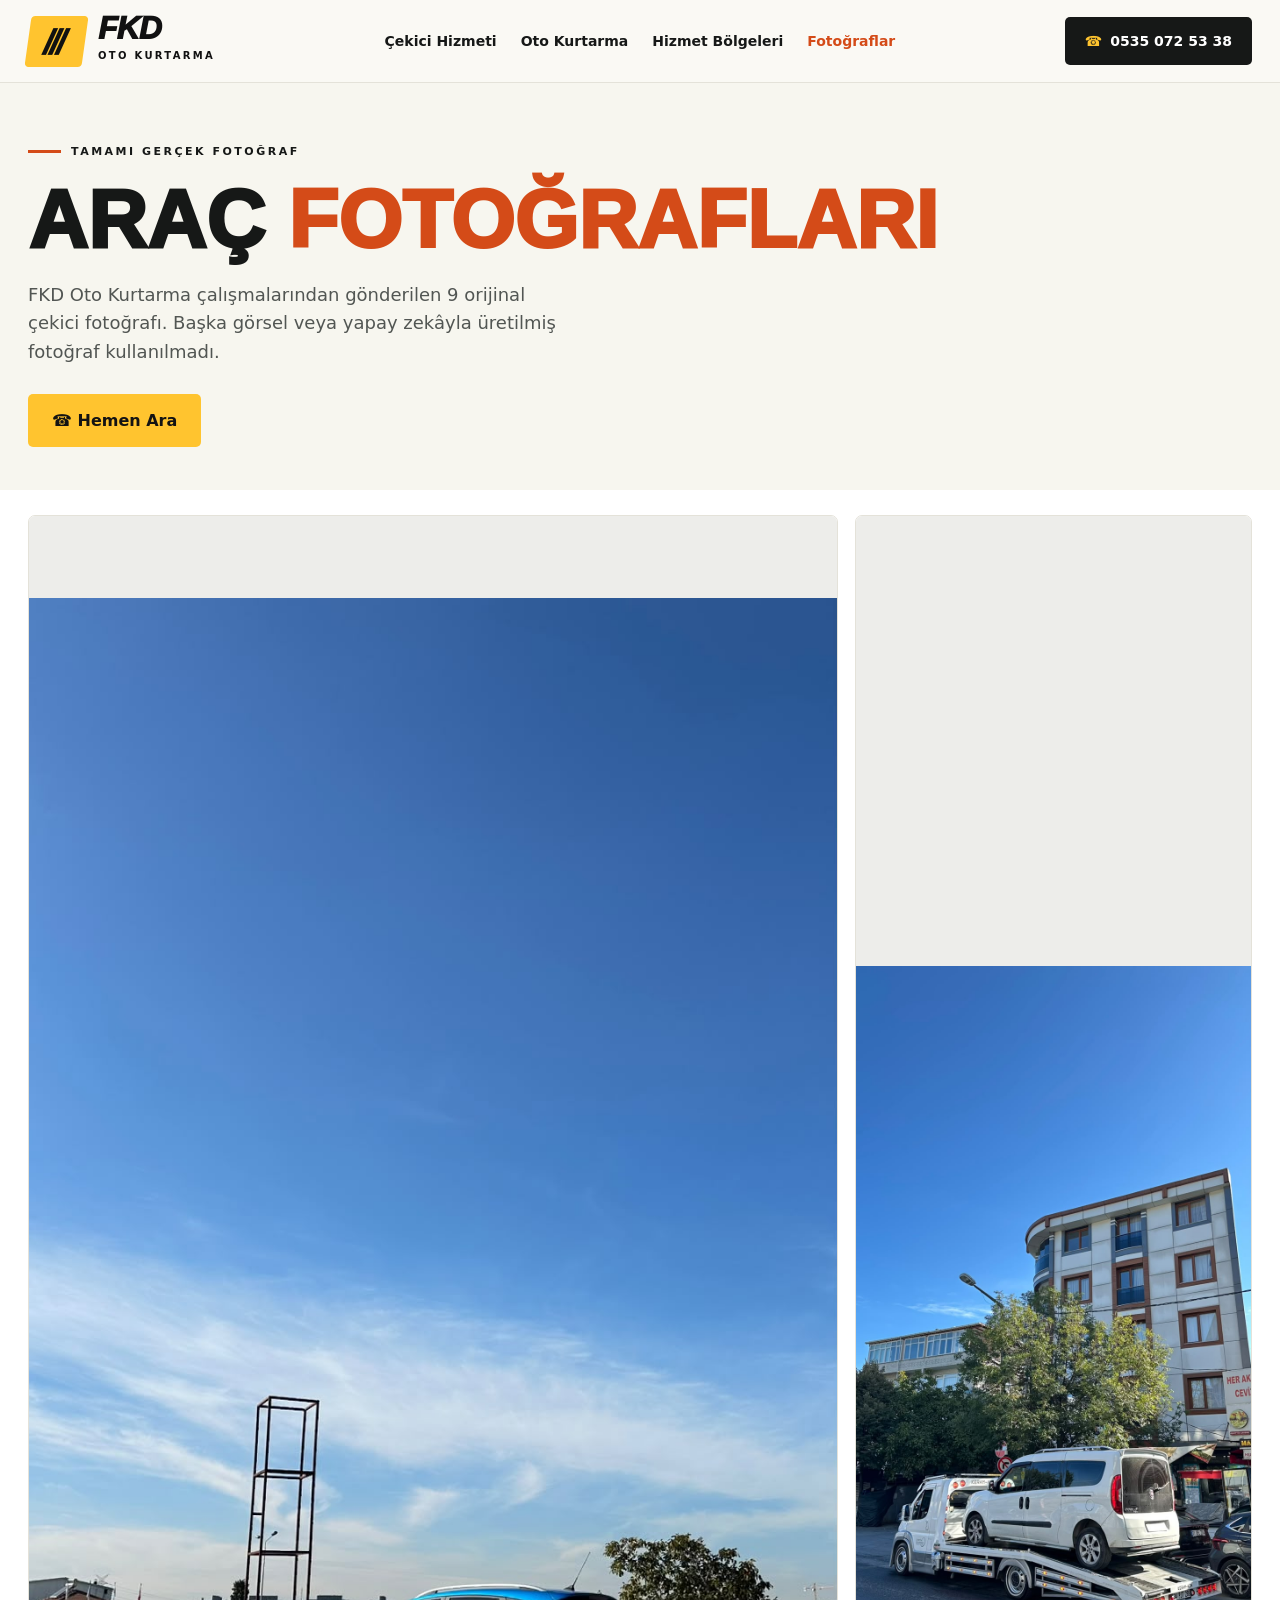
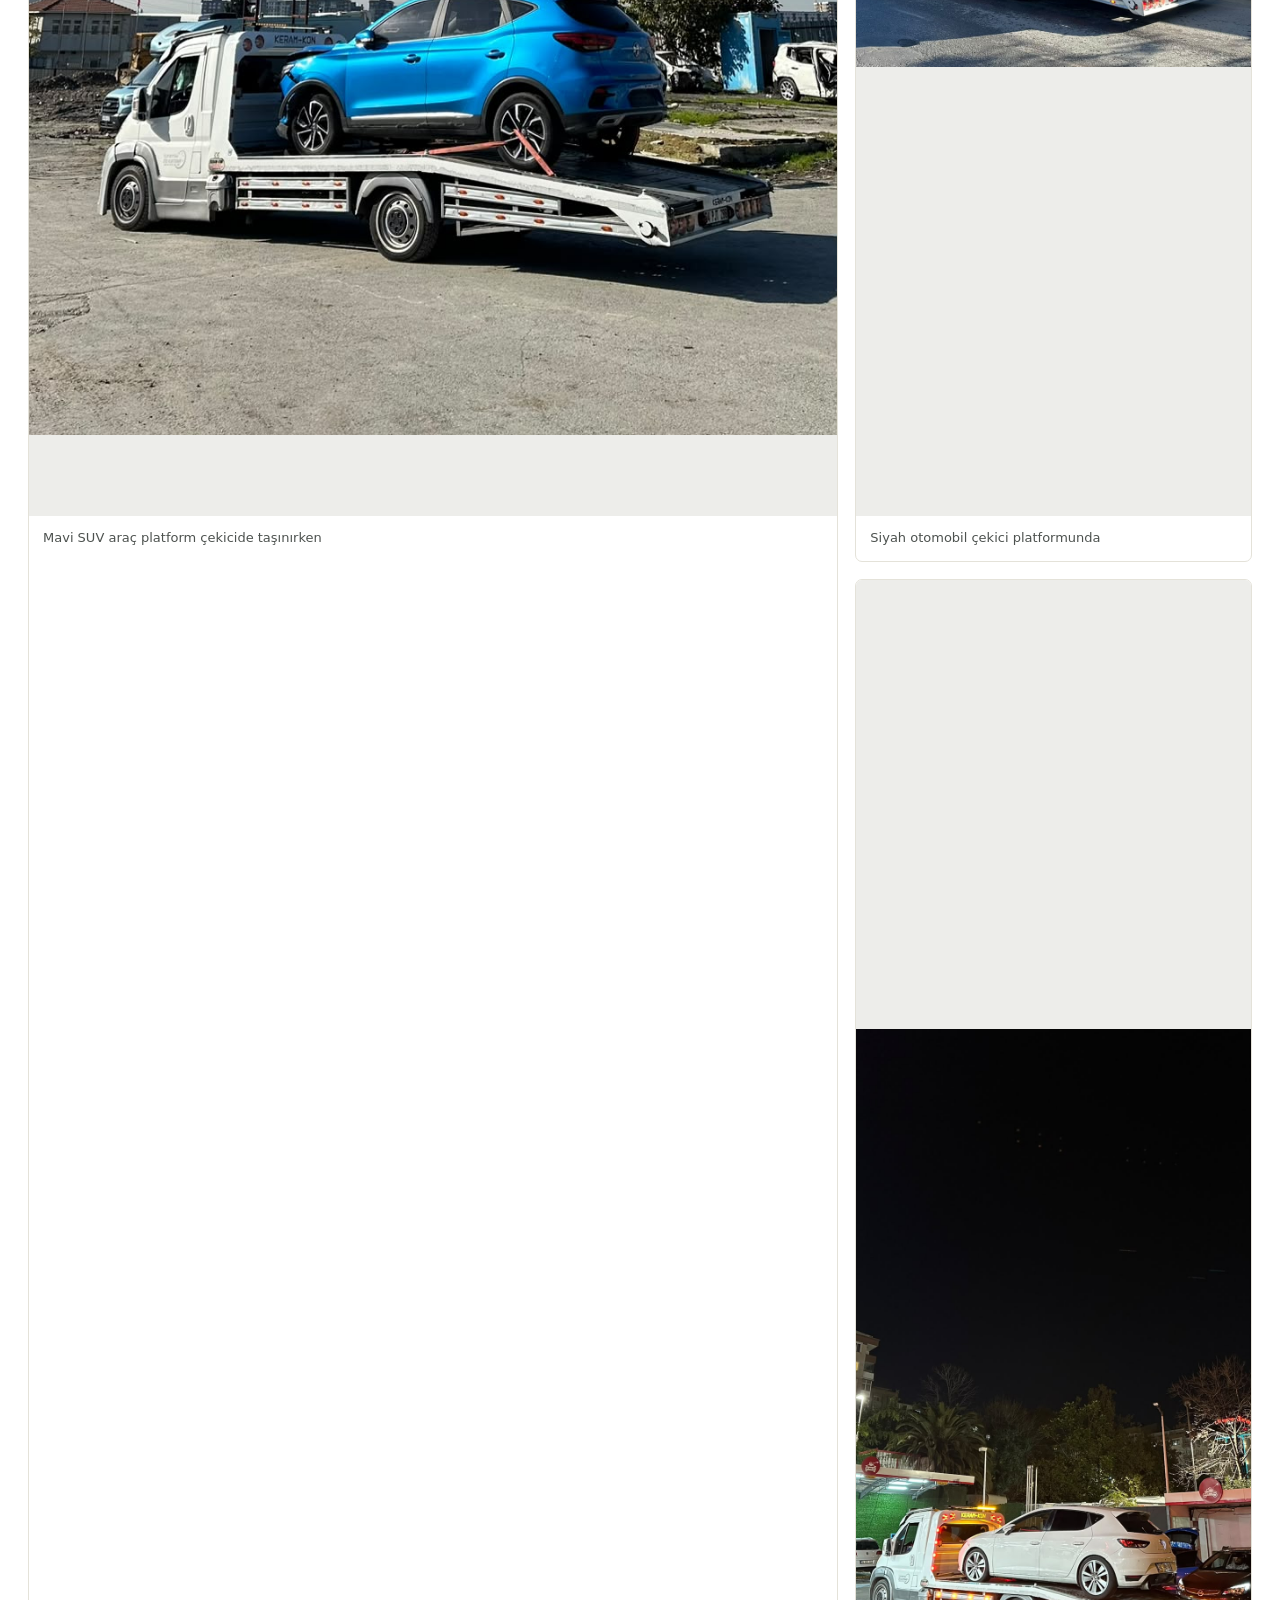
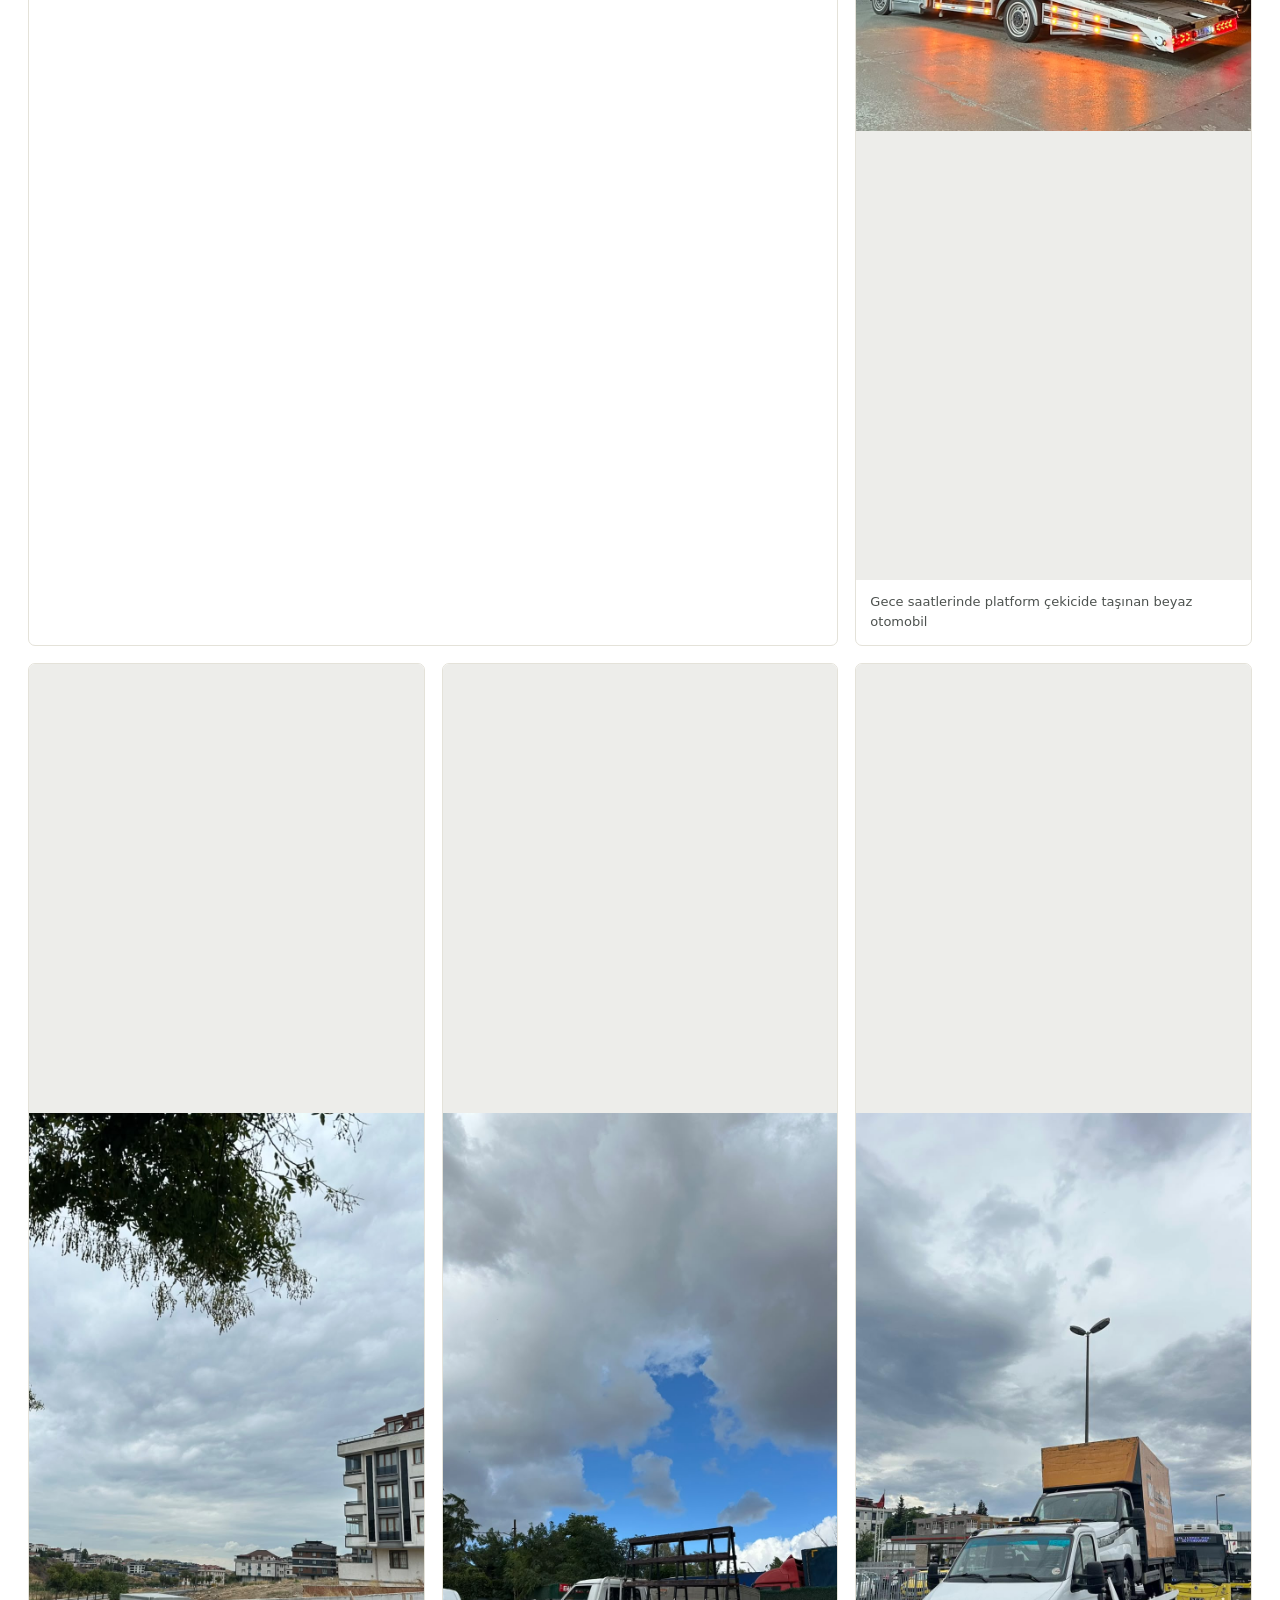
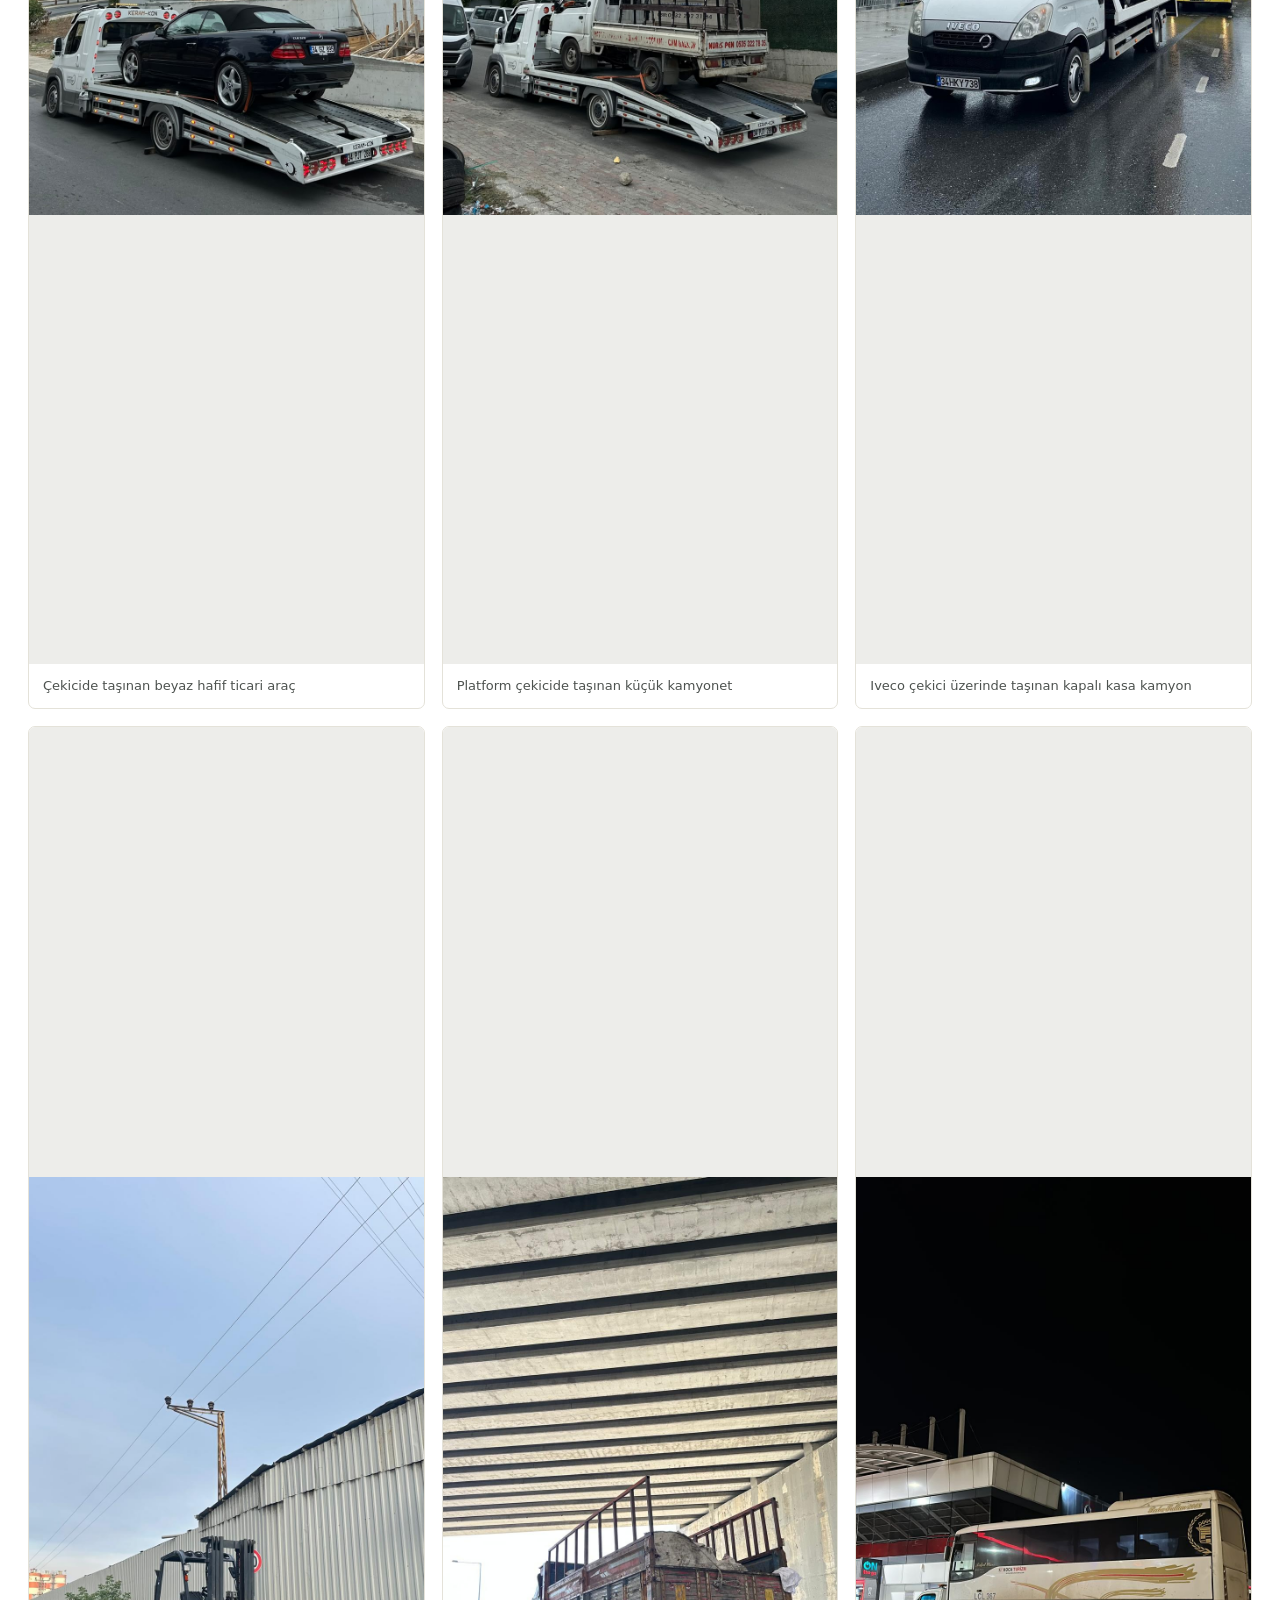
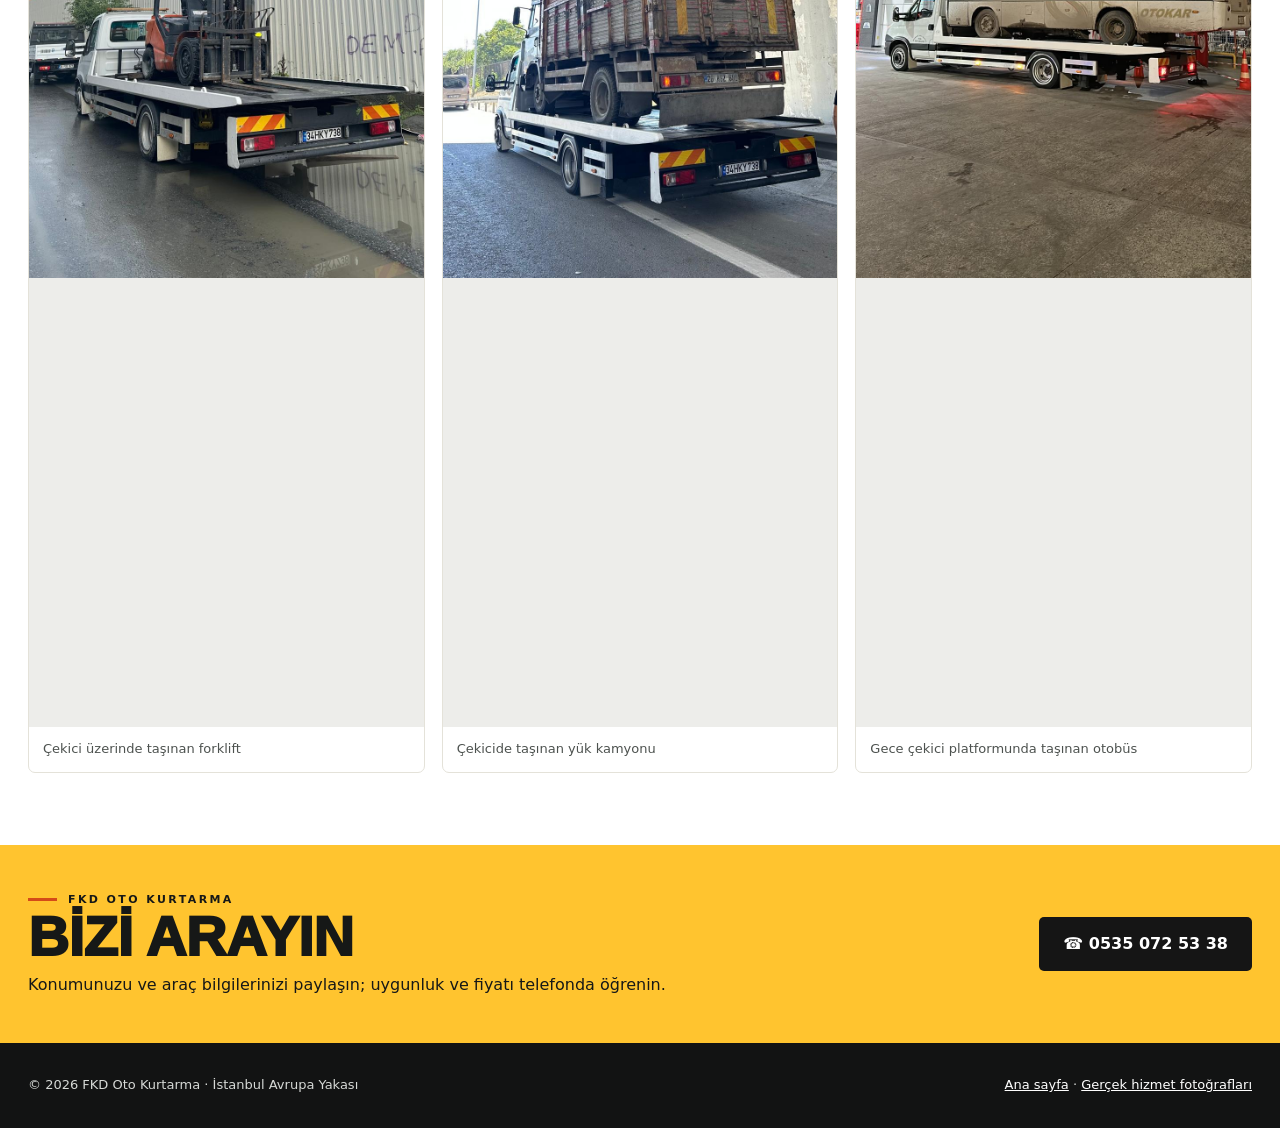
==== arac-fotograflari.html @ 8d81df44 "Add files via upload" ====
<!doctype html><html lang="tr"><head><meta charset="utf-8"><meta name="viewport" content="width=device-width, initial-scale=1"><title>Araç Fotoğrafları | FKD Oto Kurtarma</title><meta name="description" content="FKD Oto Kurtarma: gerçek çekici ve araç taşıma işlerinden 9 fotoğraf, İstanbul Avrupa Yakası, telefon 0535 072 53 38."><meta name="theme-color" content="#161817"><link rel="canonical" href="https://fkdotokurtarma.com.tr/arac-fotograflari.html"><meta property="og:type" content="website"><meta property="og:locale" content="tr_TR"><meta property="og:title" content="Araç Fotoğrafları | FKD Oto Kurtarma"><meta property="og:description" content="FKD Oto Kurtarma: gerçek çekici ve araç taşıma işlerinden 9 fotoğraf, İstanbul Avrupa Yakası, telefon 0535 072 53 38."><meta property="og:image" content="https://fkdotokurtarma.com.tr/assets/fkd-01-mavi-suv.jpg"><link rel="stylesheet" href="site.css"><script type="application/ld+json">{"@context":"https://schema.org","@type":"AutomotiveBusiness","name":"FKD Oto Kurtarma","url":"https://fkdotokurtarma.com.tr/","telephone":"+905350725338","description":"İstanbul Avrupa Yakası oto çekici ve oto kurtarma hizmeti. Fiyat ve araç uygunluğu telefonda teyit edilir.","areaServed":[{"@type":"Place","name":"Bahçelievler, İstanbul"},{"@type":"Place","name":"Bağcılar, İstanbul"},{"@type":"Place","name":"Esenler, İstanbul"},{"@type":"Place","name":"Küçükçekmece, İstanbul"},{"@type":"Place","name":"Sefaköy, İstanbul"},{"@type":"Place","name":"Bakırköy, İstanbul"},{"@type":"Place","name":"Florya, İstanbul"}]}</script></head><body><header><div class="wrap top"><a class="brand" href="index.html" aria-label="FKD Oto Kurtarma ana sayfa"><span class="mark" aria-hidden="true">///</span><span class="brand-letters">FKD<small>OTO KURTARMA</small></span></a><nav class="nav" aria-label="Ana menü"><a href="cekici-hizmeti.html">Çekici Hizmeti</a><a href="oto-kurtarma.html">Oto Kurtarma</a><a href="hizmet-bolgeleri.html">Hizmet Bölgeleri</a><a href="arac-fotograflari.html" aria-current="page">Fotoğraflar</a></nav><a class="call-top" href="tel:+905350725338"><span>☎</span> 0535 072 53 38</a></div></header><main><section class="inner-hero"><div class="wrap"><div class="eyebrow">TAMAMI GERÇEK FOTOĞRAF</div><h1>ARAÇ <span>FOTOĞRAFLARI</span></h1><p class="lead">FKD Oto Kurtarma çalışmalarından gönderilen 9 orijinal çekici fotoğrafı. Başka görsel veya yapay zekâyla üretilmiş fotoğraf kullanılmadı.</p><a class="button" href="tel:+905350725338">☎ Hemen Ara</a></div></section><section class="section white" style="padding-top:25px"><div class="wrap"><div class="site-gallery"><figure class="photo-card"><img src="assets/fkd-01-mavi-suv.jpg" alt="Mavi SUV araç platform çekicide taşınırken" loading="lazy" width="900" height="1600"><figcaption>Mavi SUV araç platform çekicide taşınırken</figcaption></figure><figure class="photo-card"><img src="assets/fkd-02-siyah-otomobil.jpg" alt="Siyah otomobil çekici platformunda" loading="lazy" width="900" height="1600"><figcaption>Siyah otomobil çekici platformunda</figcaption></figure><figure class="photo-card"><img src="assets/fkd-03-gece-otomobil.jpg" alt="Gece saatlerinde platform çekicide taşınan beyaz otomobil" loading="lazy" width="900" height="1600"><figcaption>Gece saatlerinde platform çekicide taşınan beyaz otomobil</figcaption></figure><figure class="photo-card"><img src="assets/fkd-04-hafif-ticari.jpg" alt="Çekicide taşınan beyaz hafif ticari araç" loading="lazy" width="900" height="1600"><figcaption>Çekicide taşınan beyaz hafif ticari araç</figcaption></figure><figure class="photo-card"><img src="assets/fkd-05-kamyonet.jpg" alt="Platform çekicide taşınan küçük kamyonet" loading="lazy" width="900" height="1600"><figcaption>Platform çekicide taşınan küçük kamyonet</figcaption></figure><figure class="photo-card"><img src="assets/fkd-06-kapali-kasa-kamyon.jpg" alt="Iveco çekici üzerinde taşınan kapalı kasa kamyon" loading="lazy" width="900" height="1600"><figcaption>Iveco çekici üzerinde taşınan kapalı kasa kamyon</figcaption></figure><figure class="photo-card"><img src="assets/fkd-07-forklift.jpg" alt="Çekici üzerinde taşınan forklift" loading="lazy" width="900" height="1600"><figcaption>Çekici üzerinde taşınan forklift</figcaption></figure><figure class="photo-card"><img src="assets/fkd-08-yuk-kamyonu.jpg" alt="Çekicide taşınan yük kamyonu" loading="lazy" width="900" height="1600"><figcaption>Çekicide taşınan yük kamyonu</figcaption></figure><figure class="photo-card"><img src="assets/fkd-09-gece-otobus.jpg" alt="Gece çekici platformunda taşınan otobüs" loading="lazy" width="900" height="1600"><figcaption>Gece çekici platformunda taşınan otobüs</figcaption></figure></div></div></section></main><section class="cta"><div class="wrap cta-content"><div><span class="section-tag">FKD OTO KURTARMA</span><h2>BİZİ ARAYIN</h2><p>Konumunuzu ve araç bilgilerinizi paylaşın; uygunluk ve fiyatı telefonda öğrenin.</p></div><a class="button" href="tel:+905350725338" aria-label="FKD Oto Kurtarma telefon numarasını ara">☎ 0535 072 53 38</a></div></section><footer><div class="wrap footer-grid"><span>© 2026 FKD Oto Kurtarma · İstanbul Avrupa Yakası</span><span><a href="index.html">Ana sayfa</a> · <a href="arac-fotograflari.html">Gerçek hizmet fotoğrafları</a></span></div></footer><div class="mobile-call"><a class="button" href="tel:+905350725338">☎ HEMEN ARA — 0535 072 53 38</a></div></body></html>
---- site.css ----
:root{--ink:#161817;--muted:#4d524f;--gold:#ffc42f;--orange:#d44b18;--cream:#f7f6ef;--line:#e4e2d9;--white:#fff}
*{box-sizing:border-box}html{scroll-behavior:smooth}body{margin:0;background:var(--cream);font:16px/1.58 system-ui,-apple-system,'Segoe UI',Arial,sans-serif;color:var(--ink)}a{color:inherit}img{max-width:100%}a:focus-visible,button:focus-visible{outline:3px solid var(--orange);outline-offset:3px}.wrap{max-width:1280px;margin:0 auto;padding:0 28px}
header{background:#faf9f4;border-bottom:1px solid var(--line);position:sticky;top:0;z-index:15}.top{min-height:82px;display:flex;align-items:center;gap:26px;justify-content:space-between}.brand{display:flex;align-items:center;gap:13px;text-decoration:none;color:#111}.mark{display:inline-grid;place-items:center;width:57px;height:51px;background:var(--gold);border-radius:4px;transform:skew(-8deg);font-weight:1000;font-size:31px;letter-spacing:-5px;padding-right:7px}.brand-letters{font:italic 1000 32px/.75 Impact,'Arial Narrow',sans-serif;letter-spacing:-1px}.brand-letters small{display:block;font:800 10px/2 system-ui,sans-serif;letter-spacing:2.3px;margin-top:6px}.nav{display:flex;align-items:center;gap:24px}.nav a{text-decoration:none;font-size:14px;font-weight:800}.nav a:hover,.nav a[aria-current]{color:var(--orange)}.call-top{display:inline-flex;align-items:center;gap:8px;background:var(--ink);color:var(--white);padding:13px 20px;border-radius:5px;font-size:14px;font-weight:850;text-decoration:none;white-space:nowrap}.call-top span{color:var(--gold)}
.hero{padding:57px 0 50px}.hero-grid{display:grid;grid-template-columns:1fr 1fr;gap:48px;align-items:center}.eyebrow{display:flex;align-items:center;gap:10px;text-transform:uppercase;font-size:11px;font-weight:900;letter-spacing:2.5px}.eyebrow:before{content:'';width:33px;height:3px;background:var(--orange)}.hero h1{font:1000 clamp(57px,6.7vw,106px)/.99 Impact,'Arial Narrow','Arial Black',sans-serif;letter-spacing:-.02em;margin:25px 0 26px}.hero h1 em{display:block;color:var(--orange);font-style:normal}.lead{font-size:18px;max-width:535px;color:#525653;margin:0 0 28px}.button{display:inline-flex;align-items:center;justify-content:center;gap:10px;border:0;border-radius:5px;padding:14px 24px;background:var(--gold);color:#131313;text-decoration:none;font-weight:900;white-space:nowrap;font-size:16px;cursor:pointer}.button:hover{filter:brightness(.97)}.button.outline{background:transparent;border:1px solid #222}.button.dark{color:white;background:var(--ink)}.actions{display:flex;gap:12px;flex-wrap:wrap}.hero-media{position:relative;min-width:0}.hero-image{display:block;width:100%;height:455px;object-fit:cover;object-position:50% 77%;border-radius:6px;background:#ecece6}.hero-chip{position:absolute;left:14px;top:14px;background:#1a1d1bec;color:white;padding:8px 12px;font-size:11px;letter-spacing:1.5px;font-weight:900}.hero-chip:before{content:'■';color:var(--gold);margin-right:8px}.hero-count{position:absolute;bottom:77px;right:12px;background:#151717e3;color:white;font:800 13px/1 monospace;padding:8px}.under-media{display:flex;align-items:center;justify-content:space-between;gap:12px;margin-top:11px}.under-media strong{font-size:11px;color:var(--muted);letter-spacing:1.5px}.thumbs{display:flex;gap:6px;overflow-x:auto;max-width:79%}.thumb{border:2px solid transparent;background:none;padding:0;cursor:pointer;flex:none}.thumb.active{border-color:var(--orange)}.thumb img{width:48px;height:33px;object-fit:cover;display:block}.media-arrows{position:absolute;right:12px;top:14px;display:flex;gap:5px}.media-arrows button{font-size:14px;background:#151717bb;color:#fff;border:0;border-radius:4px;width:34px;height:34px;cursor:pointer}
.strip{background:var(--ink);color:#fff;border-top:5px solid var(--gold);padding:19px 0}.strip-content{display:flex;align-items:center;justify-content:space-between;gap:30px;flex-wrap:wrap}.strip strong{font-size:16px}.strip span{font-size:13px;line-height:2}.strip b{color:var(--gold)}
.section{padding:72px 0}.section.white{background:#fff}.section-tag{font-size:11px;font-weight:900;letter-spacing:2.4px;text-transform:uppercase;display:flex;gap:11px;align-items:center}.section-tag:before{content:'';background:var(--orange);height:3px;width:29px}h2{font:950 clamp(36px,4.4vw,58px)/1.04 Impact,'Arial Narrow',sans-serif;letter-spacing:-.5px;margin:15px 0 24px;text-transform:uppercase}h3{font-size:22px;margin:0 0 10px;line-height:1.2}.muted{color:var(--muted)}.section-lead{max-width:750px;font-size:17px;color:var(--muted);margin:0 0 29px}.cards{display:grid;grid-template-columns:repeat(2,1fr);gap:18px}.card{border-top:1px solid #c8c5b9;padding:26px 3px 8px}.card p{color:var(--muted);max-width:520px;margin:0 0 18px}.card a{font-weight:850;text-underline-offset:3px}.card-heading{display:flex;gap:16px;align-items:center}.card-icon{width:51px;height:51px;border-radius:5px;background:#ffe18b;display:grid;place-items:center;font-size:25px;flex:none}.areas{display:flex;flex-wrap:wrap;gap:10px}.area{background:#fff;border:1px solid var(--line);border-left:5px solid var(--gold);padding:15px 20px;font-weight:800;border-radius:4px}.steps{display:grid;grid-template-columns:repeat(3,1fr);gap:15px}.step{background:#f7f6ef;padding:25px;border:1px solid #e8e5dc;border-radius:6px}.step b{color:var(--orange);font-size:14px}.step p{margin:10px 0 0;color:var(--muted)}.site-gallery{display:grid;grid-template-columns:repeat(3,minmax(0,1fr));gap:17px}.photo-card{margin:0;background:white;border:1px solid var(--line);border-radius:7px;overflow:hidden}.photo-card img{display:block;width:100%;aspect-ratio:4/5;object-fit:contain;background:#ededea}.photo-card figcaption{padding:12px 14px;font-size:13px;color:var(--muted)}.photo-card:first-child{grid-column:span 2;grid-row:span 2}.photo-card:first-child img{aspect-ratio:1/1.05}.link-more{display:inline-flex;font-weight:850;margin-top:22px}.cta{background:var(--gold);padding:46px 0}.cta-content{display:flex;align-items:center;justify-content:space-between;gap:22px}.cta h2{margin:0}.cta p{margin:5px 0 0}.cta .button{background:#151515;color:white}.faq details{border-bottom:1px solid #d8d4c8;padding:14px 0}.faq summary{font-weight:800;cursor:pointer}.faq p{color:var(--muted)}footer{background:#121313;color:#d6d9d6;padding:32px 0}footer .footer-grid{display:flex;justify-content:space-between;gap:20px;flex-wrap:wrap;font-size:13px}.footer-grid a{color:#fff}.mobile-call{display:none}.inner-hero{padding:60px 0 43px}.inner-hero h1{font:950 clamp(48px,7vw,82px)/.98 Impact,'Arial Narrow',sans-serif;margin:20px 0;text-transform:uppercase}.inner-hero h1 span{color:var(--orange)}.inner-grid{display:grid;grid-template-columns:1.05fr .95fr;gap:45px;align-items:center}.inner-grid img{width:100%;height:360px;object-fit:cover;object-position:50% 75%;border-radius:8px}.list-areas{display:grid;grid-template-columns:repeat(4,1fr);gap:13px}.list-areas .area{min-height:75px}.info-grid{display:grid;grid-template-columns:repeat(3,1fr);gap:16px}.info-grid .card{background:white;border:1px solid var(--line);padding:24px;border-radius:5px}.list-small{color:var(--muted);max-width:850}.list-small li{margin:9px 0}.smallnote{font-size:12px;color:var(--muted)}
@media(max-width:960px){.wrap{padding:0 22px}.nav{gap:14px}.nav a{font-size:12px}.hero-grid,.inner-grid{gap:24px}.hero h1{font-size:70px}.hero-image{height:400px}.info-grid{grid-template-columns:1fr 1fr}}
@media(max-width:750px){.top{min-height:70px}.nav{display:none}.call-top{padding:10px 12px;font-size:12px}.mark{width:43px;height:39px;font-size:25px}.brand-letters{font-size:25px}.brand-letters small{font-size:8px}.hero{padding:32px 0}.hero-grid,.inner-grid{grid-template-columns:1fr}.hero h1{font-size:clamp(60px,11.2vw,85px)}.hero-image{height:410px}.cards{grid-template-columns:1fr}.steps,.info-grid{grid-template-columns:1fr}.list-areas{grid-template-columns:repeat(2,1fr)}.site-gallery{grid-template-columns:1fr 1fr}.photo-card:first-child{grid-column:span 2;grid-row:auto}.photo-card:first-child img{aspect-ratio:4/3}.cta-content{flex-direction:column;align-items:flex-start}.section{padding:49px 0}.inner-hero{padding:40px 0}}
@media(max-width:500px){.wrap{padding:0 16px}.hero h1{font-size:clamp(51px,12.2vw,70px)}.hero-image{height:370px}.lead{font-size:16px}.thumb img{width:35px;height:30px}.strip{padding:13px 0}.strip span{font-size:12px}.list-areas,.site-gallery{grid-template-columns:1fr}.photo-card:first-child{grid-column:auto}.photo-card:first-child img,.photo-card img{aspect-ratio:3/4}.mobile-call{display:block;position:fixed;bottom:0;left:0;right:0;background:#111;padding:9px 14px;z-index:22}.mobile-call .button{width:100%}footer{padding-bottom:95px}}
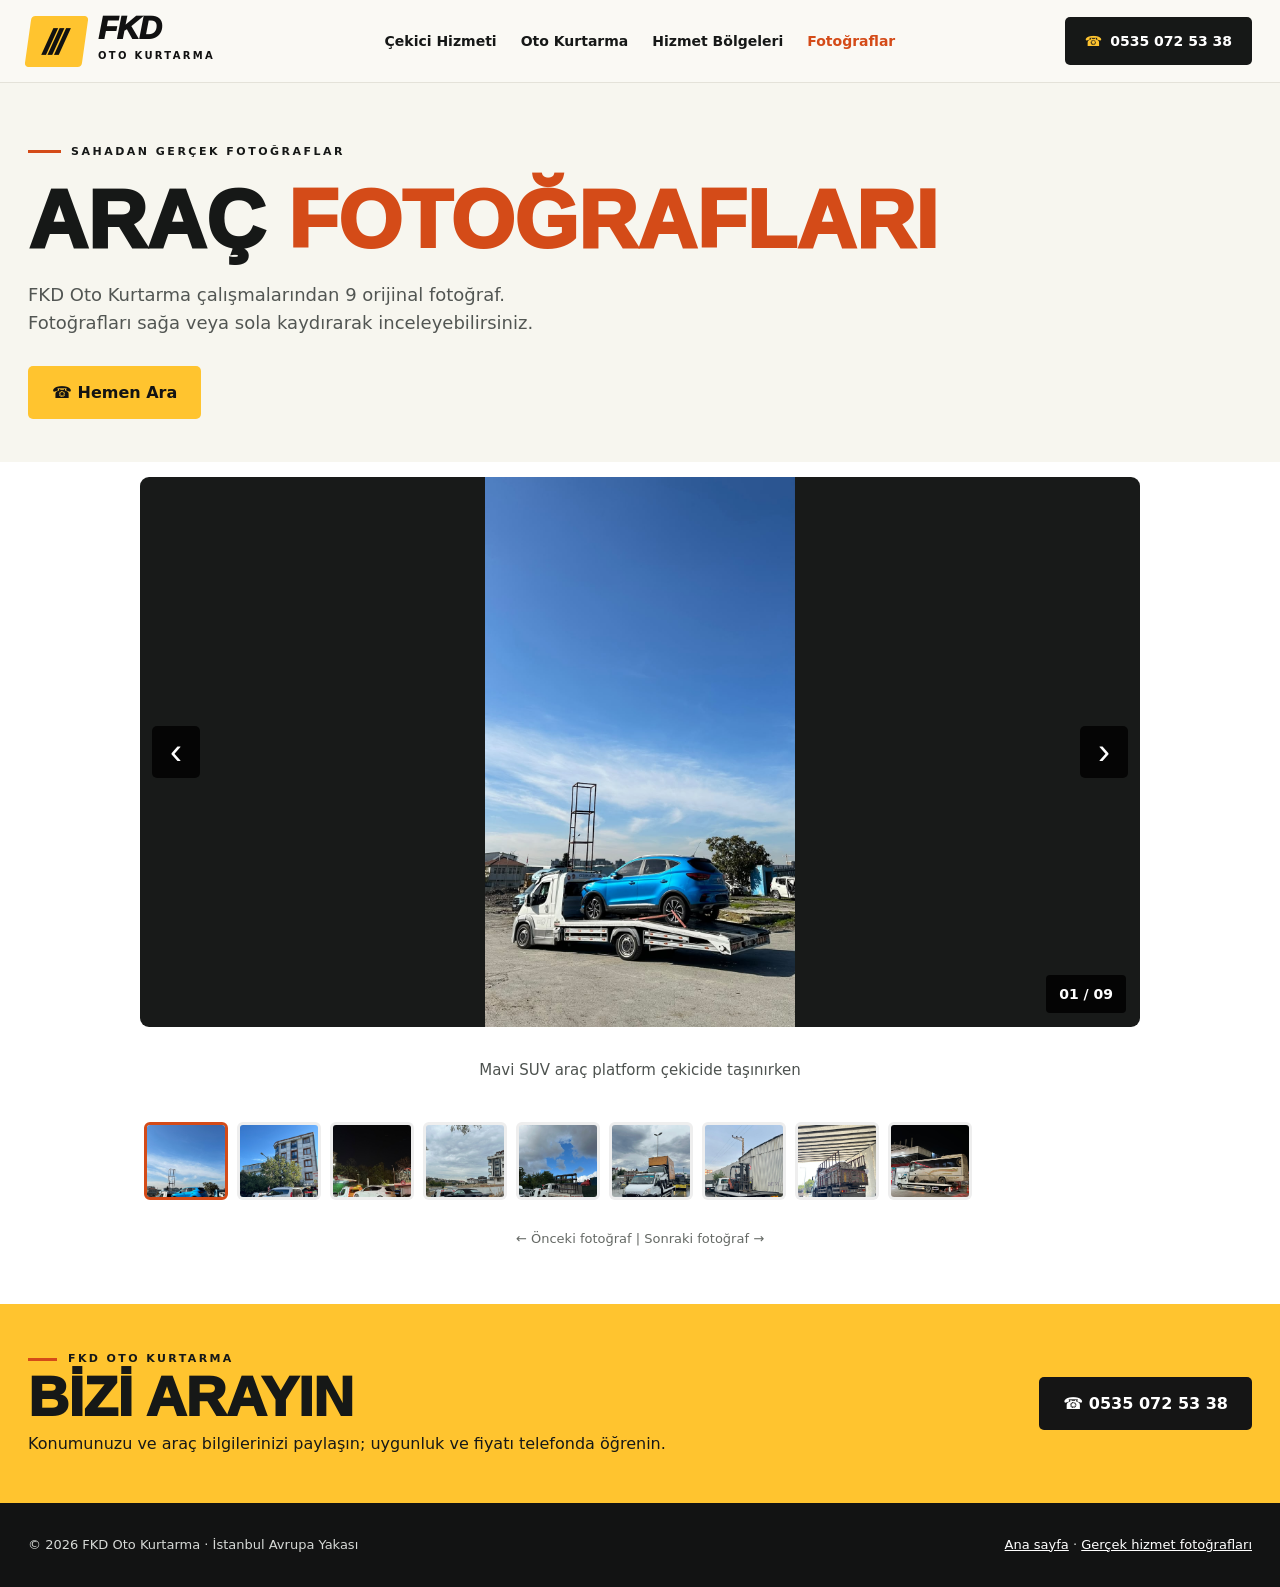
==== commit bb3455ec: "Update arac-fotograflari.html" ====
--- a/arac-fotograflari.html
+++ b/arac-fotograflari.html
@@ -1 +1,486 @@
-<!doctype html><html lang="tr"><head><meta charset="utf-8"><meta name="viewport" content="width=device-width, initial-scale=1"><title>Araç Fotoğrafları | FKD Oto Kurtarma</title><meta name="description" content="FKD Oto Kurtarma: gerçek çekici ve araç taşıma işlerinden 9 fotoğraf, İstanbul Avrupa Yakası, telefon 0535 072 53 38."><meta name="theme-color" content="#161817"><link rel="canonical" href="https://fkdotokurtarma.com.tr/arac-fotograflari.html"><meta property="og:type" content="website"><meta property="og:locale" content="tr_TR"><meta property="og:title" content="Araç Fotoğrafları | FKD Oto Kurtarma"><meta property="og:description" content="FKD Oto Kurtarma: gerçek çekici ve araç taşıma işlerinden 9 fotoğraf, İstanbul Avrupa Yakası, telefon 0535 072 53 38."><meta property="og:image" content="https://fkdotokurtarma.com.tr/assets/fkd-01-mavi-suv.jpg"><link rel="stylesheet" href="site.css"><script type="application/ld+json">{"@context":"https://schema.org","@type":"AutomotiveBusiness","name":"FKD Oto Kurtarma","url":"https://fkdotokurtarma.com.tr/","telephone":"+905350725338","description":"İstanbul Avrupa Yakası oto çekici ve oto kurtarma hizmeti. Fiyat ve araç uygunluğu telefonda teyit edilir.","areaServed":[{"@type":"Place","name":"Bahçelievler, İstanbul"},{"@type":"Place","name":"Bağcılar, İstanbul"},{"@type":"Place","name":"Esenler, İstanbul"},{"@type":"Place","name":"Küçükçekmece, İstanbul"},{"@type":"Place","name":"Sefaköy, İstanbul"},{"@type":"Place","name":"Bakırköy, İstanbul"},{"@type":"Place","name":"Florya, İstanbul"}]}</script></head><body><header><div class="wrap top"><a class="brand" href="index.html" aria-label="FKD Oto Kurtarma ana sayfa"><span class="mark" aria-hidden="true">///</span><span class="brand-letters">FKD<small>OTO KURTARMA</small></span></a><nav class="nav" aria-label="Ana menü"><a href="cekici-hizmeti.html">Çekici Hizmeti</a><a href="oto-kurtarma.html">Oto Kurtarma</a><a href="hizmet-bolgeleri.html">Hizmet Bölgeleri</a><a href="arac-fotograflari.html" aria-current="page">Fotoğraflar</a></nav><a class="call-top" href="tel:+905350725338"><span>☎</span> 0535 072 53 38</a></div></header><main><section class="inner-hero"><div class="wrap"><div class="eyebrow">TAMAMI GERÇEK FOTOĞRAF</div><h1>ARAÇ <span>FOTOĞRAFLARI</span></h1><p class="lead">FKD Oto Kurtarma çalışmalarından gönderilen 9 orijinal çekici fotoğrafı. Başka görsel veya yapay zekâyla üretilmiş fotoğraf kullanılmadı.</p><a class="button" href="tel:+905350725338">☎ Hemen Ara</a></div></section><section class="section white" style="padding-top:25px"><div class="wrap"><div class="site-gallery"><figure class="photo-card"><img src="assets/fkd-01-mavi-suv.jpg" alt="Mavi SUV araç platform çekicide taşınırken" loading="lazy" width="900" height="1600"><figcaption>Mavi SUV araç platform çekicide taşınırken</figcaption></figure><figure class="photo-card"><img src="assets/fkd-02-siyah-otomobil.jpg" alt="Siyah otomobil çekici platformunda" loading="lazy" width="900" height="1600"><figcaption>Siyah otomobil çekici platformunda</figcaption></figure><figure class="photo-card"><img src="assets/fkd-03-gece-otomobil.jpg" alt="Gece saatlerinde platform çekicide taşınan beyaz otomobil" loading="lazy" width="900" height="1600"><figcaption>Gece saatlerinde platform çekicide taşınan beyaz otomobil</figcaption></figure><figure class="photo-card"><img src="assets/fkd-04-hafif-ticari.jpg" alt="Çekicide taşınan beyaz hafif ticari araç" loading="lazy" width="900" height="1600"><figcaption>Çekicide taşınan beyaz hafif ticari araç</figcaption></figure><figure class="photo-card"><img src="assets/fkd-05-kamyonet.jpg" alt="Platform çekicide taşınan küçük kamyonet" loading="lazy" width="900" height="1600"><figcaption>Platform çekicide taşınan küçük kamyonet</figcaption></figure><figure class="photo-card"><img src="assets/fkd-06-kapali-kasa-kamyon.jpg" alt="Iveco çekici üzerinde taşınan kapalı kasa kamyon" loading="lazy" width="900" height="1600"><figcaption>Iveco çekici üzerinde taşınan kapalı kasa kamyon</figcaption></figure><figure class="photo-card"><img src="assets/fkd-07-forklift.jpg" alt="Çekici üzerinde taşınan forklift" loading="lazy" width="900" height="1600"><figcaption>Çekici üzerinde taşınan forklift</figcaption></figure><figure class="photo-card"><img src="assets/fkd-08-yuk-kamyonu.jpg" alt="Çekicide taşınan yük kamyonu" loading="lazy" width="900" height="1600"><figcaption>Çekicide taşınan yük kamyonu</figcaption></figure><figure class="photo-card"><img src="assets/fkd-09-gece-otobus.jpg" alt="Gece çekici platformunda taşınan otobüs" loading="lazy" width="900" height="1600"><figcaption>Gece çekici platformunda taşınan otobüs</figcaption></figure></div></div></section></main><section class="cta"><div class="wrap cta-content"><div><span class="section-tag">FKD OTO KURTARMA</span><h2>BİZİ ARAYIN</h2><p>Konumunuzu ve araç bilgilerinizi paylaşın; uygunluk ve fiyatı telefonda öğrenin.</p></div><a class="button" href="tel:+905350725338" aria-label="FKD Oto Kurtarma telefon numarasını ara">☎ 0535 072 53 38</a></div></section><footer><div class="wrap footer-grid"><span>© 2026 FKD Oto Kurtarma · İstanbul Avrupa Yakası</span><span><a href="index.html">Ana sayfa</a> · <a href="arac-fotograflari.html">Gerçek hizmet fotoğrafları</a></span></div></footer><div class="mobile-call"><a class="button" href="tel:+905350725338">☎ HEMEN ARA — 0535 072 53 38</a></div></body></html>+
+<!DOCTYPE html>
+<html lang="tr">
+<head>
+<meta charset="UTF-8">
+<meta name="viewport" content="width=device-width, initial-scale=1">
+
+<title>Araç Fotoğrafları | FKD Oto Kurtarma</title>
+<meta name="description" content="FKD Oto Kurtarma'nın İstanbul Avrupa Yakası'ndaki çekici ve araç taşıma çalışmalarından 9 gerçek fotoğraf. Telefon: 0535 072 53 38.">
+<meta name="theme-color" content="#161817">
+<link rel="canonical" href="https://fkdotokurtarma.com.tr/arac-fotograflari.html">
+
+<meta property="og:type" content="website">
+<meta property="og:locale" content="tr_TR">
+<meta property="og:title" content="Araç Fotoğrafları | FKD Oto Kurtarma">
+<meta property="og:description" content="FKD Oto Kurtarma çalışmalarından 9 gerçek fotoğraf.">
+<meta property="og:image" content="https://fkdotokurtarma.com.tr/assets/fkd-01-mavi-suv.jpg">
+
+<link rel="stylesheet" href="site.css">
+
+<!-- Google Ads etiketi -->
+<script async src="https://www.googletagmanager.com/gtm.js?id=GTM-PWVSPPN5"></script>
+<script>
+window.dataLayer = window.dataLayer || [];
+function gtag(){dataLayer.push(arguments);}
+gtag('js', new Date());
+</script>
+
+<style>
+/* Kaydırmalı fotoğraf galerisi */
+.fkd-gallery-section {
+  padding: 15px 0 55px;
+  background: #fff;
+}
+
+.fkd-slider {
+  max-width: 1000px;
+  margin: 0 auto;
+}
+
+.fkd-stage {
+  position: relative;
+  display: flex;
+  justify-content: center;
+  align-items: center;
+  width: 100%;
+  height: 550px;
+  background: #181a19;
+  border-radius: 9px;
+  overflow: hidden;
+  touch-action: pan-y;
+}
+
+.fkd-main-photo {
+  display: block;
+  width: 100%;
+  height: 100%;
+  object-fit: contain;
+}
+
+.fkd-arrow {
+  position: absolute;
+  top: 50%;
+  transform: translateY(-50%);
+  z-index: 2;
+  display: grid;
+  place-items: center;
+  width: 48px;
+  height: 52px;
+  border: 0;
+  border-radius: 5px;
+  background: rgba(0, 0, 0, .8);
+  color: white;
+  font-size: 36px;
+  cursor: pointer;
+}
+
+.fkd-arrow:hover {
+  background: #d44b18;
+}
+
+.fkd-prev { left: 12px; }
+.fkd-next { right: 12px; }
+
+.fkd-counter {
+  position: absolute;
+  bottom: 14px;
+  right: 14px;
+  padding: 8px 13px;
+  border-radius: 4px;
+  background: rgba(0, 0, 0, .85);
+  color: #fff;
+  font-size: 14px;
+  font-weight: 800;
+}
+
+.fkd-caption {
+  text-align: center;
+  padding: 17px 10px 6px;
+  color: #4d524f;
+  font-size: 15px;
+  min-height: 51px;
+}
+
+.fkd-thumbnails {
+  display: flex;
+  gap: 9px;
+  overflow-x: auto;
+  padding: 14px 4px;
+  scrollbar-width: thin;
+}
+
+.fkd-thumb {
+  flex: 0 0 84px;
+  width: 84px;
+  height: 78px;
+  padding: 0;
+  border: 3px solid transparent;
+  border-radius: 6px;
+  overflow: hidden;
+  background: #eee;
+  cursor: pointer;
+}
+
+.fkd-thumb.active {
+  border-color: #d44b18;
+}
+
+.fkd-thumb img {
+  display: block;
+  width: 100%;
+  height: 100%;
+  object-fit: cover;
+}
+
+.fkd-gallery-note {
+  margin: 15px 0 0;
+  text-align: center;
+  color: #656965;
+  font-size: 13px;
+}
+
+@media (max-width: 750px) {
+  .fkd-stage {
+    height: 440px;
+  }
+
+  .fkd-arrow {
+    width: 39px;
+    height: 45px;
+    font-size: 28px;
+  }
+
+  .fkd-thumb {
+    flex-basis: 67px;
+    width: 67px;
+    height: 67px;
+  }
+}
+
+@media (max-width: 450px) {
+  .fkd-stage {
+    height: 370px;
+  }
+}
+</style>
+
+<script type="application/ld+json">
+{
+  "@context": "https://schema.org",
+  "@type": "AutomotiveBusiness",
+  "name": "FKD Oto Kurtarma",
+  "url": "https://fkdotokurtarma.com.tr/",
+  "telephone": "+905350725338",
+  "description": "İstanbul Avrupa Yakası oto çekici ve oto kurtarma hizmeti.",
+  "areaServed": [
+    {"@type": "Place", "name": "Bahçelievler, İstanbul"},
+    {"@type": "Place", "name": "Bağcılar, İstanbul"},
+    {"@type": "Place", "name": "Esenler, İstanbul"},
+    {"@type": "Place", "name": "Küçükçekmece, İstanbul"},
+    {"@type": "Place", "name": "Sefaköy, İstanbul"},
+    {"@type": "Place", "name": "Bakırköy, İstanbul"},
+    {"@type": "Place", "name": "Florya, İstanbul"}
+  ]
+}
+</script>
+</head>
+
+<body>
+
+<header>
+  <div class="wrap top">
+
+    <a class="brand" href="index.html" aria-label="FKD Oto Kurtarma ana sayfa">
+      <span class="mark" aria-hidden="true">///</span>
+      <span class="brand-letters">
+        FKD
+        <small>OTO KURTARMA</small>
+      </span>
+    </a>
+
+    <nav class="nav" aria-label="Ana menü">
+      <a href="cekici-hizmeti.html">Çekici Hizmeti</a>
+      <a href="oto-kurtarma.html">Oto Kurtarma</a>
+      <a href="hizmet-bolgeleri.html">Hizmet Bölgeleri</a>
+      <a href="arac-fotograflari.html" aria-current="page">Fotoğraflar</a>
+    </nav>
+
+    <a class="call-top" href="tel:+905350725338">
+      <span>☎</span> 0535 072 53 38
+    </a>
+
+  </div>
+</header>
+
+<main>
+
+<section class="inner-hero">
+  <div class="wrap">
+
+    <div class="eyebrow">SAHADAN GERÇEK FOTOĞRAFLAR</div>
+
+    <h1>ARAÇ <span>FOTOĞRAFLARI</span></h1>
+
+    <p class="lead">
+      FKD Oto Kurtarma çalışmalarından 9 orijinal fotoğraf.
+      Fotoğrafları sağa veya sola kaydırarak inceleyebilirsiniz.
+    </p>
+
+    <a class="button" href="tel:+905350725338">
+      ☎ Hemen Ara
+    </a>
+
+  </div>
+</section>
+
+<section class="fkd-gallery-section">
+  <div class="wrap">
+
+    <div class="fkd-slider">
+
+      <div class="fkd-stage" id="fkd-stage"
+           tabindex="0"
+           aria-label="Kaydırmalı araç fotoğraf galerisi">
+
+        <img
+          id="fkd-main-image"
+          class="fkd-main-photo"
+          src="assets/fkd-01-mavi-suv.jpg"
+          alt="Mavi SUV araç platform çekicide taşınırken"
+          width="900"
+          height="1600"
+          fetchpriority="high">
+
+        <button
+          class="fkd-arrow fkd-prev"
+          id="fkd-prev"
+          type="button"
+          aria-label="Önceki fotoğraf">‹</button>
+
+        <button
+          class="fkd-arrow fkd-next"
+          id="fkd-next"
+          type="button"
+          aria-label="Sonraki fotoğraf">›</button>
+
+        <span class="fkd-counter" id="fkd-counter">
+          01 / 09
+        </span>
+
+      </div>
+
+      <p class="fkd-caption" id="fkd-caption" aria-live="polite">
+        Mavi SUV araç platform çekicide taşınırken
+      </p>
+
+      <div
+        class="fkd-thumbnails"
+        id="fkd-thumbnails"
+        aria-label="Fotoğraf önizlemeleri">
+      </div>
+
+      <p class="fkd-gallery-note">
+        ← Önceki fotoğraf | Sonraki fotoğraf →
+      </p>
+
+    </div>
+
+  </div>
+</section>
+
+</main>
+
+<section class="cta">
+  <div class="wrap cta-content">
+
+    <div>
+      <span class="section-tag">FKD OTO KURTARMA</span>
+      <h2>BİZİ ARAYIN</h2>
+      <p>
+        Konumunuzu ve araç bilgilerinizi paylaşın;
+        uygunluk ve fiyatı telefonda öğrenin.
+      </p>
+    </div>
+
+    <a class="button"
+       href="tel:+905350725338"
+       aria-label="FKD Oto Kurtarma telefon numarasını ara">
+      ☎ 0535 072 53 38
+    </a>
+
+  </div>
+</section>
+
+<footer>
+  <div class="wrap footer-grid">
+    <span>© 2026 FKD Oto Kurtarma · İstanbul Avrupa Yakası</span>
+    <span>
+      <a href="index.html">Ana sayfa</a> ·
+      <a href="arac-fotograflari.html">Gerçek hizmet fotoğrafları</a>
+    </span>
+  </div>
+</footer>
+
+<div class="mobile-call">
+  <a class="button" href="tel:+905350725338">
+    ☎ HEMEN ARA — 0535 072 53 38
+  </a>
+</div>
+
+<!-- Kaydırmalı fotoğraf galerisi -->
+<script>
+(function () {
+
+  const photos = [
+    {
+      src: "assets/fkd-01-mavi-suv.jpg",
+      alt: "Mavi SUV araç platform çekicide taşınırken"
+    },
+    {
+      src: "assets/fkd-02-siyah-otomobil.jpg",
+      alt: "Siyah otomobil çekici platformunda"
+    },
+    {
+      src: "assets/fkd-03-gece-otomobil.jpg",
+      alt: "Gece saatlerinde platform çekicide taşınan beyaz otomobil"
+    },
+    {
+      src: "assets/fkd-04-hafif-ticari.jpg",
+      alt: "Çekicide taşınan beyaz hafif ticari araç"
+    },
+    {
+      src: "assets/fkd-05-kamyonet.jpg",
+      alt: "Platform çekicide taşınan küçük kamyonet"
+    },
+    {
+      src: "assets/fkd-06-kapali-kasa-kamyon.jpg",
+      alt: "Iveco çekici üzerinde taşınan kapalı kasa kamyon"
+    },
+    {
+      src: "assets/fkd-07-forklift.jpg",
+      alt: "Çekici üzerinde taşınan forklift"
+    },
+    {
+      src: "assets/fkd-08-yuk-kamyonu.jpg",
+      alt: "Çekicide taşınan yük kamyonu"
+    },
+    {
+      src: "assets/fkd-09-gece-otobus.jpg",
+      alt: "Gece çekici platformunda taşınan otobüs"
+    }
+  ];
+
+  const stage = document.getElementById("fkd-stage");
+  const mainImage = document.getElementById("fkd-main-image");
+  const caption = document.getElementById("fkd-caption");
+  const counter = document.getElementById("fkd-counter");
+  const thumbnails = document.getElementById("fkd-thumbnails");
+
+  let currentIndex = 0;
+
+  function showPhoto(index) {
+    currentIndex = (index + photos.length) % photos.length;
+
+    const photo = photos[currentIndex];
+
+    mainImage.src = photo.src;
+    mainImage.alt = photo.alt;
+    caption.textContent = photo.alt;
+
+    counter.textContent =
+      String(currentIndex + 1).padStart(2, "0") +
+      " / " +
+      String(photos.length).padStart(2, "0");
+
+    const buttons = thumbnails.querySelectorAll("button");
+
+    buttons.forEach(function(button, i) {
+      const selected = i === currentIndex;
+      button.classList.toggle("active", selected);
+      button.setAttribute("aria-pressed", String(selected));
+
+      if (selected) {
+        button.scrollIntoView({
+          behavior: "smooth",
+          block: "nearest",
+          inline: "nearest"
+        });
+      }
+    });
+  }
+
+  photos.forEach(function(photo, index) {
+
+    const button = document.createElement("button");
+    button.type = "button";
+    button.className = "fkd-thumb";
+    button.setAttribute("aria-label", (index + 1) + ". fotoğraf");
+
+    const img = document.createElement("img");
+    img.src = photo.src;
+    img.alt = photo.alt;
+    img.loading = "lazy";
+
+    button.appendChild(img);
+
+    button.addEventListener("click", function() {
+      showPhoto(index);
+    });
+
+    thumbnails.appendChild(button);
+  });
+
+  document.getElementById("fkd-prev")
+    .addEventListener("click", function() {
+      showPhoto(currentIndex - 1);
+    });
+
+  document.getElementById("fkd-next")
+    .addEventListener("click", function() {
+      showPhoto(currentIndex + 1);
+    });
+
+  stage.addEventListener("keydown", function(event) {
+    if (event.key === "ArrowLeft") {
+      event.preventDefault();
+      showPhoto(currentIndex - 1);
+    }
+
+    if (event.key === "ArrowRight") {
+      event.preventDefault();
+      showPhoto(currentIndex + 1);
+    }
+  });
+
+  let touchStartX = 0;
+
+  stage.addEventListener("touchstart", function(event) {
+    touchStartX = event.changedTouches[0].clientX;
+  }, { passive: true });
+
+  stage.addEventListener("touchend", function(event) {
+
+    const touchEndX = event.changedTouches[0].clientX;
+    const difference = touchStartX - touchEndX;
+
+    if (Math.abs(difference) > 45) {
+      if (difference > 0) {
+        showPhoto(currentIndex + 1);
+      } else {
+        showPhoto(currentIndex - 1);
+      }
+    }
+
+  }, { passive: true });
+
+  showPhoto(0);
+
+})();
+</script>
+
+<!-- Telefon tıklaması dönüşüm takibi -->
+<script src="site.js" defer></script>
+
+</body>
+</html>
--- a/site.css
+++ b/site.css
@@ -7,3 +7,4 @@
 @media(max-width:960px){.wrap{padding:0 22px}.nav{gap:14px}.nav a{font-size:12px}.hero-grid,.inner-grid{gap:24px}.hero h1{font-size:70px}.hero-image{height:400px}.info-grid{grid-template-columns:1fr 1fr}}
 @media(max-width:750px){.top{min-height:70px}.nav{display:none}.call-top{padding:10px 12px;font-size:12px}.mark{width:43px;height:39px;font-size:25px}.brand-letters{font-size:25px}.brand-letters small{font-size:8px}.hero{padding:32px 0}.hero-grid,.inner-grid{grid-template-columns:1fr}.hero h1{font-size:clamp(60px,11.2vw,85px)}.hero-image{height:410px}.cards{grid-template-columns:1fr}.steps,.info-grid{grid-template-columns:1fr}.list-areas{grid-template-columns:repeat(2,1fr)}.site-gallery{grid-template-columns:1fr 1fr}.photo-card:first-child{grid-column:span 2;grid-row:auto}.photo-card:first-child img{aspect-ratio:4/3}.cta-content{flex-direction:column;align-items:flex-start}.section{padding:49px 0}.inner-hero{padding:40px 0}}
 @media(max-width:500px){.wrap{padding:0 16px}.hero h1{font-size:clamp(51px,12.2vw,70px)}.hero-image{height:370px}.lead{font-size:16px}.thumb img{width:35px;height:30px}.strip{padding:13px 0}.strip span{font-size:12px}.list-areas,.site-gallery{grid-template-columns:1fr}.photo-card:first-child{grid-column:auto}.photo-card:first-child img,.photo-card img{aspect-ratio:3/4}.mobile-call{display:block;position:fixed;bottom:0;left:0;right:0;background:#111;padding:9px 14px;z-index:22}.mobile-call .button{width:100%}footer{padding-bottom:95px}}
+#fotograflar { display: none !important; }
